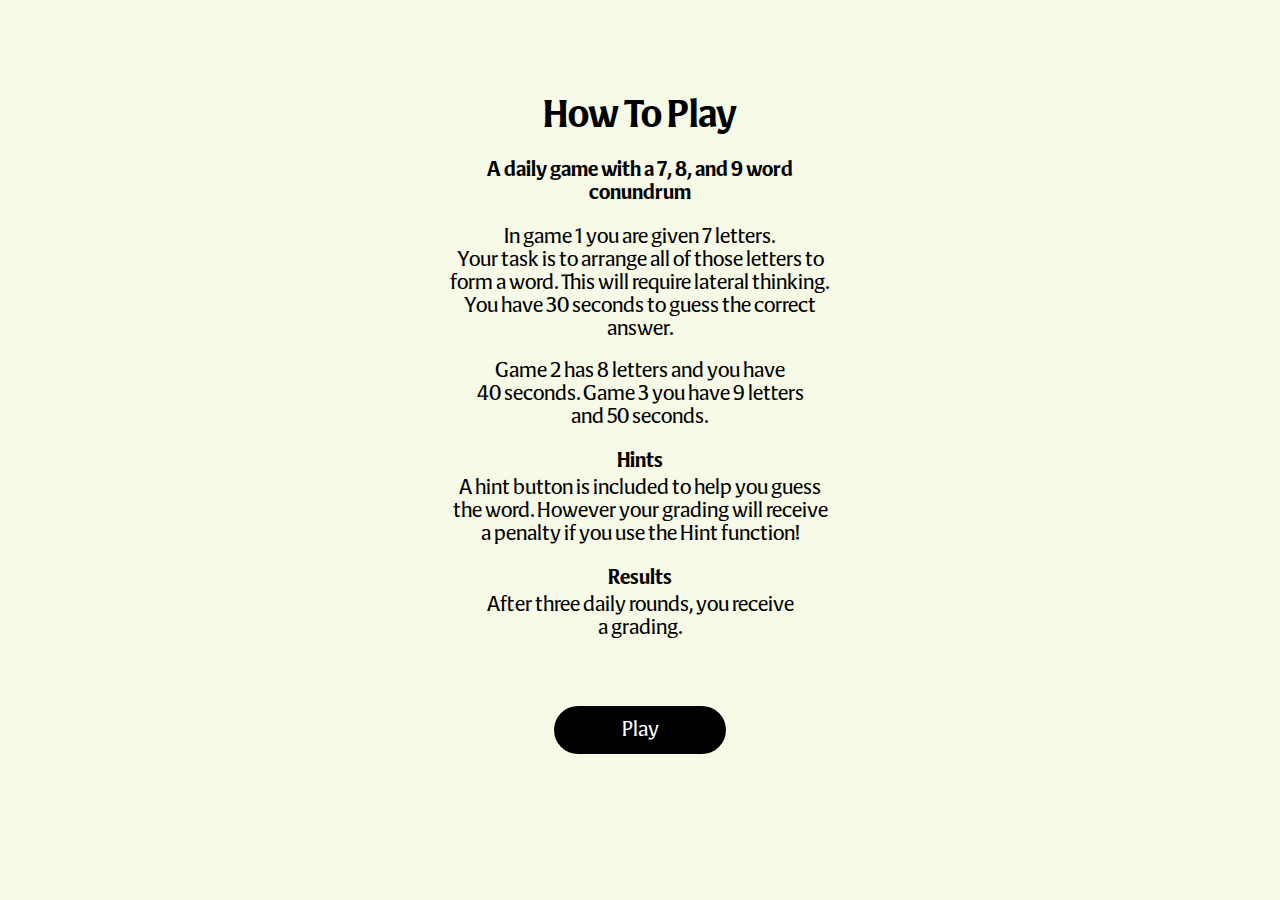
==== index.html @ 04ed911d "adjusting heade4rs" ====
<!DOCTYPE html>
<html lang="en">
<head>
    <meta charset="UTF-8">
    <meta name="viewport" content="width=device-width, initial-scale=1.0">
    <title>Document</title>
    <link rel="stylesheet" href="styles/format.css">
    <link rel="stylesheet" href="styles/style.css">
    <link rel="stylesheet" href="styles/text.css">
    <script src="scripts/game.js" defer></script>
    <script src="scripts/main.js" defer></script>
    <script src="scripts/timer.js" defer></script>
    <script src="scripts/unitTesting.js" defer></script>
</head>
<body class="off-white">
    <div id="game" class="page">
        <div>
            <div class="alert-container" data-alert-container></div>
            <div class="header">
                <div>
                    <img src="resources/Conundrum horizontal.svg" class="conundrum-horizontal-icon">
                </div>
                <div>
                    <a onclick="showPage('info')">
                        <img src="resources/info-icon.svg" class="icon">
                    </a>
                </div>
                <div>
                    <a onclick="showPage('stats')">
                        <img src="resources/stats-icon.svg" class="icon">
                    </a>
                </div>
            </div>
            <div class="underline"></div>
        </div>
        <div class="centered gap" style="--amount: 2em;">
            <canvas class="" id="circleCanvas" width="400" height="400" style="width: 6em; height: 6em;"></canvas>
            <div class="no-display" style="height: 6em;" data-answer-element>
                <div class="text-game-answer">Answer:</div>
                <div class="text-game-solution" data-answer-text>Example</div>
            </div>
        </div>
        <div class="gap centered" style="--amount: 1em">
            <div class="text-game-small centered">
                Press letters as required
            </div>
        </div>
        <div class="box gap" style="--amount: .5em" data-keyboard>
            <div class="card-button">A</div>
            <div class="card-button">A</div>
            <div class="card-button">A</div>
            <div class="card-button">A</div>
            <div class="card-button">A</div>
            <div class="card-button">A</div>
            <div class="card-button">A</div>
            <div class="card-button">A</div>
            <div class="card-button">A</div>
        </div>
        <div class="gap centered" style="--amount: 2.5em">
            <div class="text-game-heading centered">
                Your Guess
            </div>
        </div>
        <div class="box gap" style="--amount: .5em" data-guessboard>
            <div class="card-button non-interactive guess"></div>
            <div class="card-button non-interactive guess"></div>
            <div class="card-button non-interactive guess"></div>
            <div class="card-button non-interactive guess"></div>
            <div class="card-button non-interactive guess"></div>
            <div class="card-button non-interactive guess"></div>
            <div class="card-button non-interactive guess"></div>
            <div class="card-button non-interactive guess"></div>
            <div class="card-button non-interactive guess"></div>
        </div>
        <div>
            <div class="centered gap" style="--amount: .5em" >
                <button class="button hint" onclick="pressHint()" data-button-one>Hint</button>
            </div>
            <div class="centered text-game-hint gap hidden" style="--amount: .5em" data-text-one>
                None
            </div>
        </div>
        <div>
            <div class="centered gap" style="--amount: 1em">
                <button class="button play-again" data-button-two>Play Next</button>
            </div>
            <div class="centered text-game-hint gap hidden" style="--amount: .5em" data-text-two>
                None
            </div>
        </div>
        <div class="centered gap"  style="--amount: 1em">
            <div class="text-game-number" data-game-text>Game</div>
        </div>
        <div class="centered text-game-letters">
            <div data-game-letters>1 of 3</div>
        </div>
    </div>
    <div id="info" class="page active">
        <div class="text-info-title gap centered" style="--amount: 2em">
            How To Play
        </div>
        <div class="centered">
            <div class="text-box-info heading gap centered" style="--amount: 1.1em">
                A daily game with a 7, 8, and 9 word <br>conundrum
            </div>
        </div>
        <div class="centered">
            <div class="text-box-info gap centered" style="--amount: 1.1em">
                In game 1 you are given 7 letters.<br> Your task is to arrange all of those letters to <br>form a word. This will require
                lateral thinking.<br> You have 30 seconds to guess the correct <br>answer.
            </div>
        </div>
        <div class="centered">
            <div class="text-box-info gap centered" style="--amount: 1em">
                Game 2 has 8 letters and you have<br> 40 seconds. Game 3 you have 9 letters<br> and 50 seconds.
            </div>
        </div>
        <div class="centered">
            <div class="text-box-info heading gap centered" style="--amount: 1.1em">
                Hints
            </div>
        </div>
        <div class="centered">
            <div class="text-box-info gap centered" style="--amount: .2em">
                A hint button is included to help you guess<br> the word. However your grading will receive<br> a penalty if you use the
                Hint function!
            </div>
        </div>
        <div class="centered">
            <div class="text-box-info heading gap centered" style="--amount: 1.1em">
                Results
            </div>
        </div>
        <div class="centered">
            <div class="text-box-info gap centered" style="--amount: .2em">
                After three daily rounds, you receive<br> a grading.
            </div>
        </div>
        <div class="centered gap" style="--amount: 1.5em">
            <button class="button play" data-play-button>
                Play
            </button>
        </div>
    </div>
    <div id="stats" class="page">
        <div>
            <div class="alert-container" data-stats-alert-container></div>
            <div class="header">
                <div>
                    <img src="resources/Conundrum horizontal.svg" class="conundrum-horizontal-icon">
                </div>
                <div>
                    <a onclick="showPage('info')">
                        <img src="resources/info-icon.svg" class="icon">
                    </a>
                </div>
                <div>
                    <a onclick="showPage('game')">
                        <img src="resources/x-symbol.svg" class="icon">
                    </a>
                </div>
            </div>
            <div class="underline"></div>
        </div>
        <div class="text-stats-heading gap" style="--amount: 1.2em">
            Your Statistics Today
        </div>
        <div class="stats-grid" data-statistics-today>
            <div class="statistic">
                <h4 class="statistic-data">0</h4>
                <p class="statistic-label">Current Streak</p>
            </div>
            <div class="statistic">
                <h4 class="statistic-data">0</h4>
                <p class="statistic-label">Games</p>
            </div>
            <div class="statistic">
                <h4 class="statistic-data">0</h4>
                <p class="statistic-label">Wins</p>
            </div>
            <div class="statistic">
                <h4 class="statistic-data">0</h4>
                <p class="statistic-label">Hints Used</p>
            </div>
            <div class="statistic large">
                <h4 class="statistic-data">N/A</h4>
                <p class="statistic-label text-stats-grade">Todays Grade</p>
            </div>
        </div>
        <div class="text-stats-heading gap" style="--amount: 1.2em">
            Your Overall Statistics
        </div>
        <div class="stats-grid" data-statistics-overall>
            <div class="statistic">
                <h4 class="statistic-data">0</h4>
                <p class="statistic-label">Days Played</p>
            </div>
            <div class="statistic">
                <h4 class="statistic-data">0</h4>
                <p class="statistic-label">Games</p>
            </div>
            <div class="statistic">
                <h4 class="statistic-data">0</h4>
                <p class="statistic-label">Wins</p>
            </div>
            <div class="statistic">
                <h4 class="statistic-data">0</h4>
                <p class="statistic-label">Hints Used</p>
            </div>
            <div class="statistic large">
                <h4 class="statistic-data">N/A</h4>
                <p class="statistic-label text-stats-grade">Overall Grade</p>
            </div>
        </div>
        
        <div class="centered gap" style="--amount: 6em">
            <button class="button share" onclick="pressShare()" data-share-button>
                Share
            </button>
        </div>
    </div>
    <div id="welcome" class="page">
        <div class="centered gap" style="--amount: 2em">
            <img src="resources/Conundrum vertical.svg" class="welcome-header" alt="">
        </div>
        <div class="text-welcome-title gap centered" style="--amount: 3em" data-welcome-header>
            None
        </div>
        <div class="text-box-welcome long gap centered" style="--amount: 0.5em" data-welcome-message>
            None
        </div>
        <div class="centered gap" style="--amount: 14em">
            <button class="button welcome" onclick="showPage('game')" data-welcome-button>
                None
            </button>
        </div>
        <div class="text-welcome-date gap centered" style="--amount: 1.25em" data-welcome-date>
            None
        </div>
        <div class="text-welcome-puzzle centered" data-welcome-number style="visibility: hidden;">
            None
        </div>
    </div>
</body>
</html>
---- styles/format.css ----
@font-face {
    font-family: Clairseach;
    src: url(../fonts/Clairseach-Black.otf) format('opentype');
    font-weight: bolder;
}

@font-face {
    font-family: Clairseach;
    src: url(../fonts/Clairseach-Bold.otf) format('opentype');
    font-weight: bold;
}

@font-face {
    font-family: Clairseach;
    src: url(../fonts/Clairseach-Regular.otf) format('opentype');
    font-weight: normal;
}

*,
*::after,
*::before {
    box-sizing: border-box;
    font-family: Clairseach;
}

:root {
    --change-color: #009982;
    --guess-color: #ABB7B7;
    --win-color: #D2DB5C;
    --answer-color: #FF5933;
    --play-next-color: #00605C;
    --splash-screen-color: #F8FAE8;
}

body {
    background-color: white;
    margin: auto;
    padding: 0em;
    display: flex;
    flex-direction: column;
    align-items: center;

    position: relative;
    height: 100dvh;
    width: 100%;
}

html {
    font-size: clamp(0.4rem, 2.65vh, 2.5em);
}

@media screen and (max-width: 600px) {
    html {
        font-size: clamp(0.4rem, min(4.75vw, 2.65vh), 2.5em);
    }
}

.center-horizontal {
    display: flex;
    flex-direction: column;
    justify-content: center;
    align-items: center;
    text-align: center;
    min-height: 100dvh;
}

.no-display {
    display: none;
    visibility: collapse;
}

.white {
    background-color: white;
}

.off-white {
    background-color: var(--splash-screen-color);
}



.gap {
    margin-top: var(--amount);
}

.gap.under {
    margin-bottom: var(--amount);
}

.box {
    display: flex;
    justify-content: center;
    align-items: center;
    text-align: center;
    width: 19.0em;
}

.box.buttons {
    width: 17.5em;
}

.text-box-info {
    width: 22em;
    display: flex;
    justify-content: left;
    font-size: .8em;
}

.text-box-info.heading {
    width: 20em;
    font-weight: bolder;
    font-size: 0.8em;
}

.text-box-welcome {
    width: 18em;
    display: flex;
    justify-content: center;
    font-size: 1em;
    margin-bottom: -2.35em;
}

.text-box-welcome.long {
    margin-bottom: 0em;
    width: 18em;
}

.box.left {
    justify-content: left;
}

.box.right {
    justify-content: right;
}

.shake {
    animation: shake 250ms ease-in-out;
}

.tile.dance {
    animation: dance 500ms ease-in-out;
}

.tile.flip {
    transform: rotateX(90deg);
}

@keyframes shake {
    10% {
        transform: translateX(-5%);
    }

    30% {
        transform: translateX(5%);
    }

    50% {
        transform: translateX(-7.5%);
    }

    70% {
        transform: translateX(7.5%);
    }

    90% {
        transform: translateX(-5%);
    }

    100% {
        transform: translateX(0);
    }
}

@keyframes dance {
    20% {
        transform: translateY(-50%);
    }

    40% {
        transform: translateY(5%);
    }

    60% {
        transform: translateY(-25%);
    }

    80% {
        transform: translateY(2.5%);
    }

    90% {
        transform: translateY(-5%);
    }

    100% {
        transform: translateY(0%);
    }
}

.alert-container {
    position: fixed;
    top: 9vh;
    left: 50vw;
    transform: translateX(-50%);
    z-index: 1;
    display: flex;
    flex-direction: column;
    align-items: center;
}

.alert-container.stats {
    top: clamp(1em, 60vh, 30em);
}

.alert {
    border: none;
    pointer-events: none;
    background-color: var(--win-color);
    padding: 1em;
    padding-top: .5em;
    padding-bottom: .5em;
    border-radius: .25em;
    opacity: 1;
    transition: opacity 500ms ease-in-out;
    margin-bottom: .55em;
}

.alert.win {
    background-color: var(--win-color);
}

.alert.loss {
    background-color: var(--answer-color);
}

.alert:last-child {
    margin-bottom: 0;
}

.alert.hide {
    opacity: 0;
}

.welcome-header {
    width: 10em;
}

.centered {
    display: flex;
    justify-content: center;
    align-items: center;
    text-align: center;
}
---- styles/style.css ----
.page {
    visibility: hidden;
    position: absolute;
    margin-top: .5em;
    padding-top: .5em;

    max-width: 100%;
    max-height: 100%;
    overflow: hidden;
}

.page.active {
    visibility: visible;
    position: relative;
}

.header {
    display: inline-flex;
    gap: 1em;
    height: 1.5em;
    justify-content: center;
    align-items: center;
    font-weight: bold;
}

.underline {
    width: 19em;
    margin: 0;
    height: 2px;
    background: hsl(209, 7%, 78%);
}

.underline.game {
    margin-left: 2em;
    width: 15em;
    background: skyblue;
}

.conundrum-horizontal-icon {
    height: 1.25em;
    padding-left: 1em;
}

.icon {
    height: 1.25em;
    user-select: none;
    cursor: pointer;
}

.icon.hidden {
    visibility: hidden;
    user-select: none;
}

.button {
    height: 2.5em;
    background: black;
    border: none;
    border-radius: 2em;
    font-size: 0.8em;
    justify-content: center;
    color: white;
    cursor: pointer;
}

.button.play {
    width: 9em;
    margin-top: 1.60em;
}

.button.welcome {
    width: 9em;
}

.button.share {
    width: 9em;
}

.button.share.inactive {
    background-color: grey;
}

.button.clear {
    width: 6em;
    color: black;
    background: white;
    border: solid black .1em;
}

.button.hint {
    width: 6em;
    color: black;
    background: white;
    border: solid black .1em;
}

button.hint.changed {
    background-color: black;
    color: white;
    cursor: none;
    pointer-events: none;
}

.button.play-again {
    width: 9em;
}

.button.play-again.hidden {
    visibility: hidden;
    pointer-events: none;
}

.timer {
    margin-top: 1em;
    display: flex;
    align-items: center;
    font-weight: bold;
    border-radius: .25em;
    border: solid black;
    width: 5em;
    padding: 0.2em;
}

.card {
    border: .1em solid black;
    border-radius: .2em;
    padding: .4em;
    margin: .2em;
    width: 2em;
    height: 2em;
}

.card-button {
    color: black;
    background: white;
    border: .1em solid black;
    border-radius: .1em;
    margin: .05em;
    width: 1.8em;
    aspect-ratio: 1 / 1;
    font-weight: bold;
    font-size: 1em;
    cursor: pointer;
    display: flex;
    justify-content: center;
    align-items: center;
    text-align: center;
}

.card-button.hidden {
    cursor: none;
    pointer-events: none;
    display: none;
}

.card-button.non-interactive {
    cursor: none;
    pointer-events: none;
}

.guess {
    border: .1em solid var(--guess-color);
    background: var(--guess-color);
}

.changed {
    border: none;
    background-color: var(--change-color);
}

.statistic {
    display: inline;
    border-color: black;
    width: auto;
    height: auto;
    grid-column: span 1;
    justify-content: center;
    align-items: center;
    text-align: center;
}

.statistic.large {
    grid-column: span 4;
}

.statistic-data {
    font-size: 1.25em;
    margin-bottom: -.5em;
}

.statistic-label {
    font-size: .65em;
}

.stats-grid {
    display: grid;
    justify-content: center;
    align-content: center;
    grid-template-columns: repeat(4, 4em);
    grid-template-rows: repeat(2, 4.25em);
    gap: .5em;
    margin-bottom: 1em;
    margin-top: -.5em;
}
---- styles/text.css ----
.text-game-timer {
    padding-left: 0.6em;
}

.text-game-heading {
    font-size: 1.2em;
    font-weight: bold;
}

.text-game-small {
    font-size: 1.2em;
}

.text-game-hint {
    font-style:  italic;
}

.text-game-hint.hidden {
    visibility: hidden;
}

.text-game {
    font-weight: bold;
}

.text-game-number {
    font-size: 1em;
    font-weight: bold;
}

.text-game-letters {
    font-size: .8em;
}

.text-game-answer {
    font-size: .8em;
}

.text-game-solution {
    font-size: 1.2em;
    font-weight: bold;
    color: var(--answer-color);
}

.text-info-title {
    font-weight: bold;
    font-size: 1.5em;
}

.text-info-heading {
    font-weight: bold;
    font-size: 1.2em;
}

.text-stats-heading {
    font-weight: bold;
    font-size: 1em;
}

.text-stats-grade {
    font-weight: bold;
}

.text-welcome-title {
    font-weight: bolder;
    font-size: 1.2em;
}

.text-welcome-subtitle {
    font-size: 0.8em;
    font-weight: bold;
}

.text-welcome-date {
    font-weight: bold;
    font-size: 0.8em;
}

.text-welcome-puzzle {
    font-size: 0.8em;
}
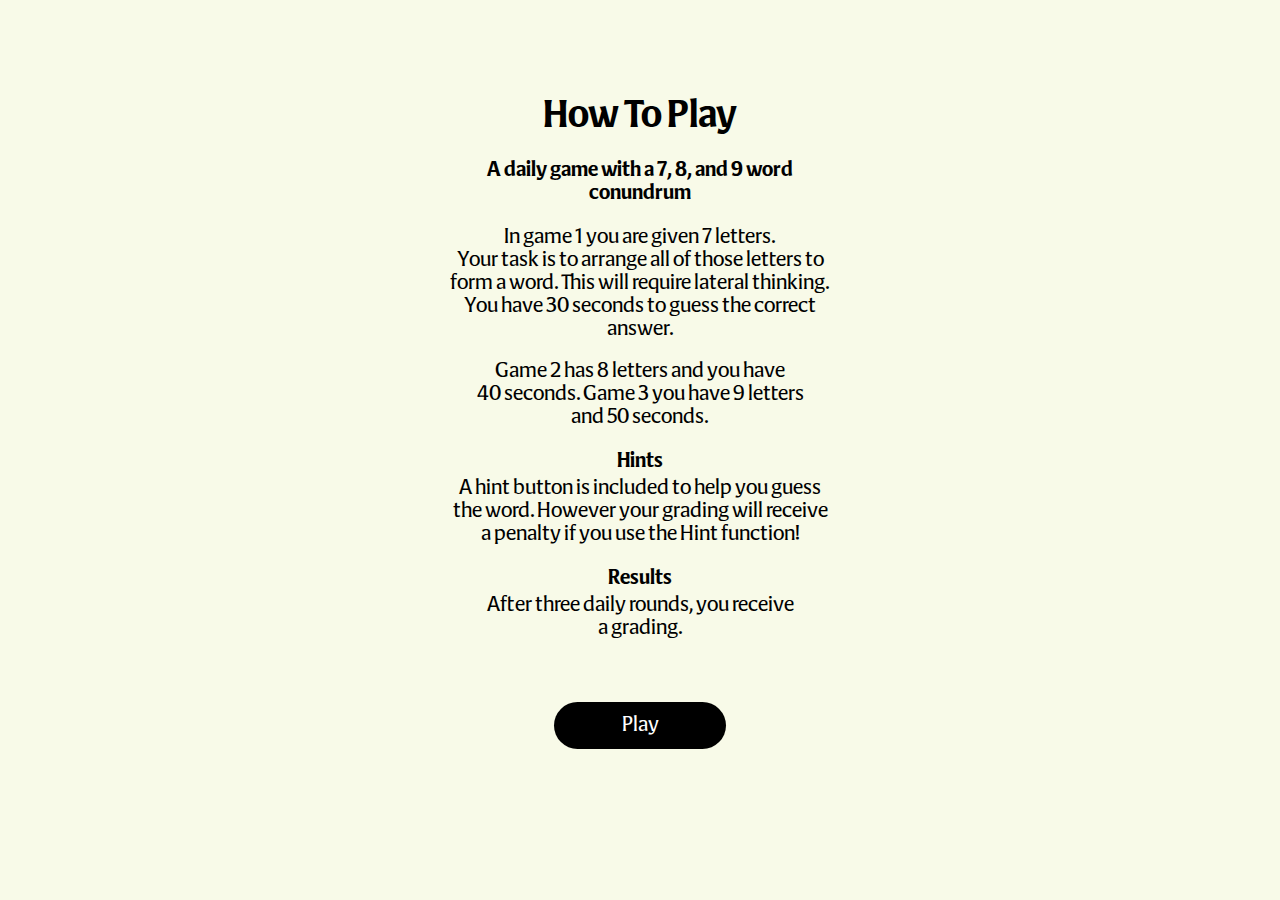
==== commit 9d4e5527: "adjusting margins for mobile" ====
--- a/index.html
+++ b/index.html
@@ -136,7 +136,7 @@
                 After three daily rounds, you receive<br> a grading.
             </div>
         </div>
-        <div class="centered gap" style="--amount: 1.5em">
+        <div class="centered gap" style="--amount: 1.3em">
             <button class="button play" data-play-button>
                 Play
             </button>
@@ -229,7 +229,7 @@
         <div class="text-box-welcome long gap centered" style="--amount: 0.5em" data-welcome-message>
             None
         </div>
-        <div class="centered gap" style="--amount: 14em">
+        <div class="centered gap" style="--amount: 12em">
             <button class="button welcome" onclick="showPage('game')" data-welcome-button>
                 None
             </button>
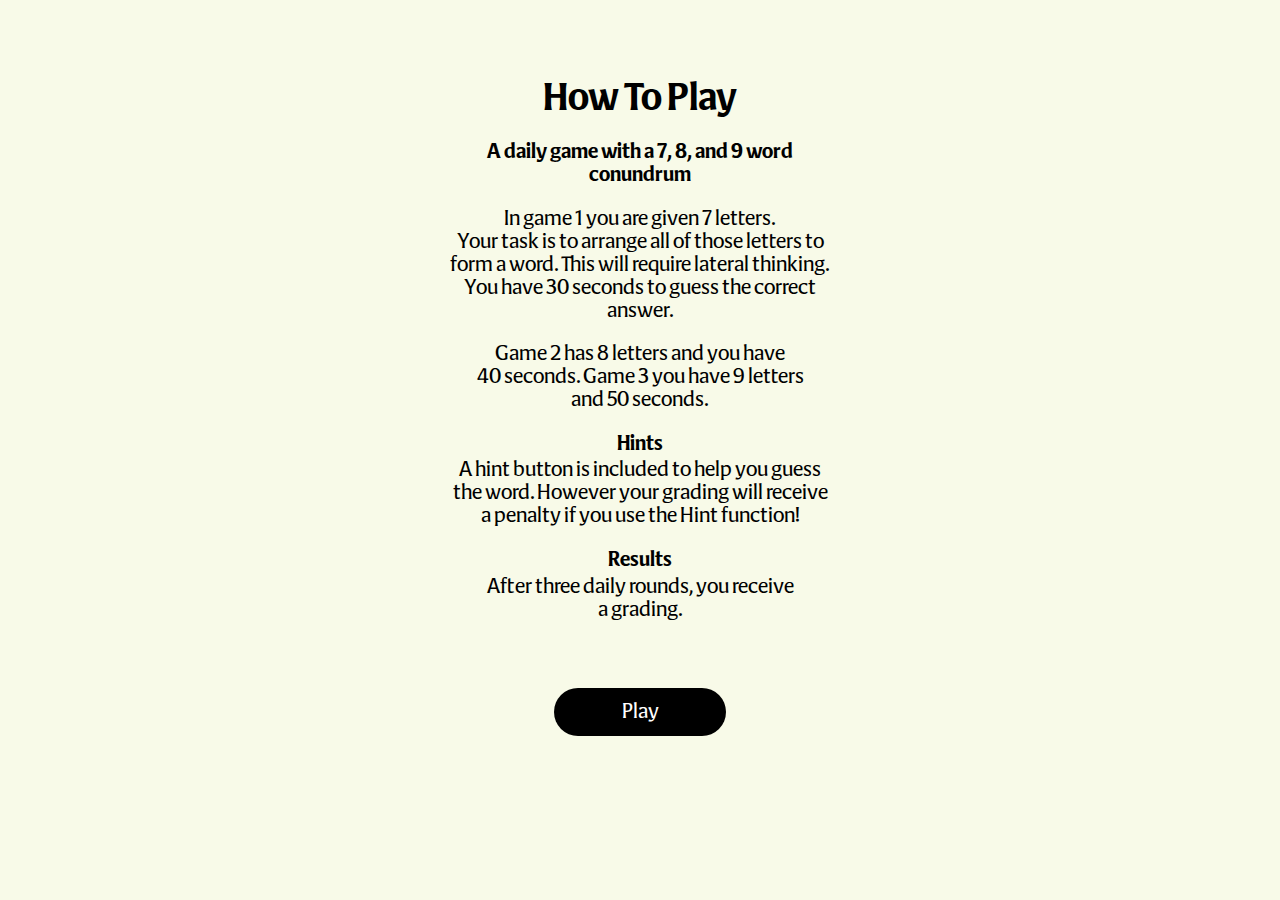
==== commit a9cd0000: "another pass at margins for mobile" ====
--- a/index.html
+++ b/index.html
@@ -96,7 +96,7 @@
         </div>
     </div>
     <div id="info" class="page active">
-        <div class="text-info-title gap centered" style="--amount: 2em">
+        <div class="text-info-title gap centered" style="--amount: 1.5em">
             How To Play
         </div>
         <div class="centered">
@@ -136,7 +136,7 @@
                 After three daily rounds, you receive<br> a grading.
             </div>
         </div>
-        <div class="centered gap" style="--amount: 1.3em">
+        <div class="centered gap" style="--amount: 1.5em">
             <button class="button play" data-play-button>
                 Play
             </button>
@@ -229,7 +229,7 @@
         <div class="text-box-welcome long gap centered" style="--amount: 0.5em" data-welcome-message>
             None
         </div>
-        <div class="centered gap" style="--amount: 12em">
+        <div class="centered gap" style="--amount: 14em">
             <button class="button welcome" onclick="showPage('game')" data-welcome-button>
                 None
             </button>
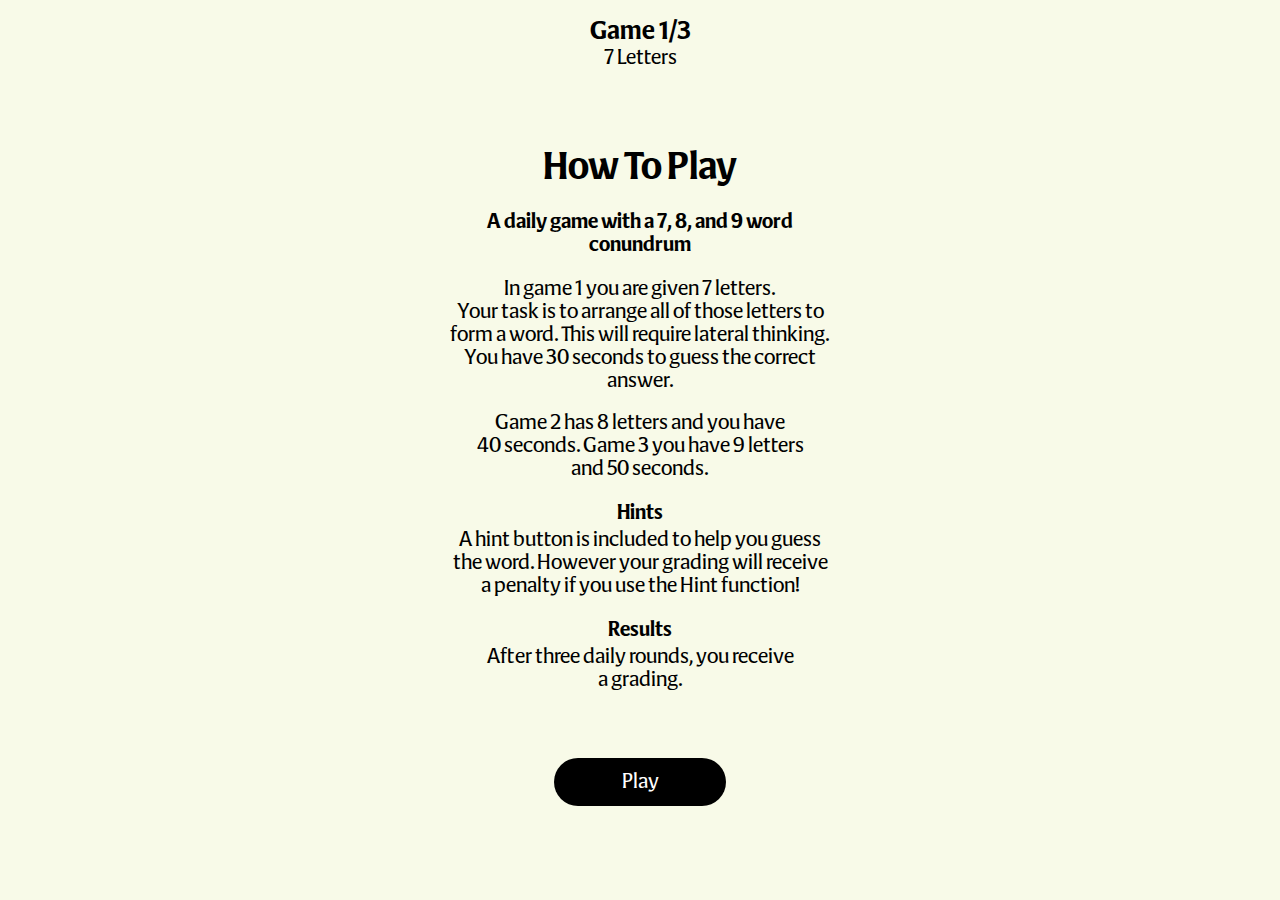
==== commit 9427766d: "testing text on mobile" ====
--- a/index.html
+++ b/index.html
@@ -41,22 +41,6 @@
             </div>
         </div>
         <div class="gap centered" style="--amount: 1em">
-            <div class="text-game-small centered">
-                Press letters as required
-            </div>
-        </div>
-        <div class="box gap" style="--amount: .5em" data-keyboard>
-            <div class="card-button">A</div>
-            <div class="card-button">A</div>
-            <div class="card-button">A</div>
-            <div class="card-button">A</div>
-            <div class="card-button">A</div>
-            <div class="card-button">A</div>
-            <div class="card-button">A</div>
-            <div class="card-button">A</div>
-            <div class="card-button">A</div>
-        </div>
-        <div class="gap centered" style="--amount: 2.5em">
             <div class="text-game-heading centered">
                 Your Guess
             </div>
@@ -72,23 +56,43 @@
             <div class="card-button non-interactive guess"></div>
             <div class="card-button non-interactive guess"></div>
         </div>
-        <div>
-            <div class="centered gap" style="--amount: .5em" >
+        <div class="gap centered" style="--amount: 2em">
+            <div class="text-game-heading centered">
+                Press letters as required
+            </div>
+        </div>
+        <div class="box gap" style="--amount: .5em" data-keyboard>
+            <div class="card-button">A</div>
+            <div class="card-button">A</div>
+            <div class="card-button">A</div>
+            <div class="card-button">A</div>
+            <div class="card-button">A</div>
+            <div class="card-button">A</div>
+            <div class="card-button">A</div>
+            <div class="card-button">A</div>
+            <div class="card-button">A</div>
+        </div>
+        <div>
+            <div class="centered gap" style="--amount: 1em" >
                 <button class="button hint" onclick="pressHint()" data-button-one>Hint</button>
             </div>
-            <div class="centered text-game-hint gap hidden" style="--amount: .5em" data-text-one>
-                None
+            <div class="centered gap" style="--amount: 1em">
+                <div class="text-game-hint hidden" data-text-one>
+                    None
+                </div>
             </div>
         </div>
         <div>
             <div class="centered gap" style="--amount: 1em">
                 <button class="button play-again" data-button-two>Play Next</button>
             </div>
-            <div class="centered text-game-hint gap hidden" style="--amount: .5em" data-text-two>
-                None
-            </div>
-        </div>
-        <div class="centered gap"  style="--amount: 1em">
+            <div class="centered gap" style="--amount: 1em"></div>
+                <div class="text-game-hint hidden" data-text-two>
+                    None
+                </div>
+            </div>
+        </div>
+        <div class="centered gap"  style="--amount: 0.75em">
             <div class="text-game-number" data-game-text>Game</div>
         </div>
         <div class="centered text-game-letters">
--- a/styles/style.css
+++ b/styles/style.css
@@ -135,9 +135,10 @@
     background: white;
     border: .1em solid black;
     border-radius: .1em;
+    padding-top: .2em;
     margin: .05em;
     width: 1.8em;
-    aspect-ratio: 1 / 1;
+    aspect-ratio: 1 / 1.25;
     font-weight: bold;
     font-size: 1em;
     cursor: pointer;
--- a/styles/text.css
+++ b/styles/text.css
@@ -12,7 +12,10 @@
 }
 
 .text-game-hint {
+    width: 16em;
+    height: 1.6;
     font-style:  italic;
+    font-size: .8em;
 }
 
 .text-game-hint.hidden {
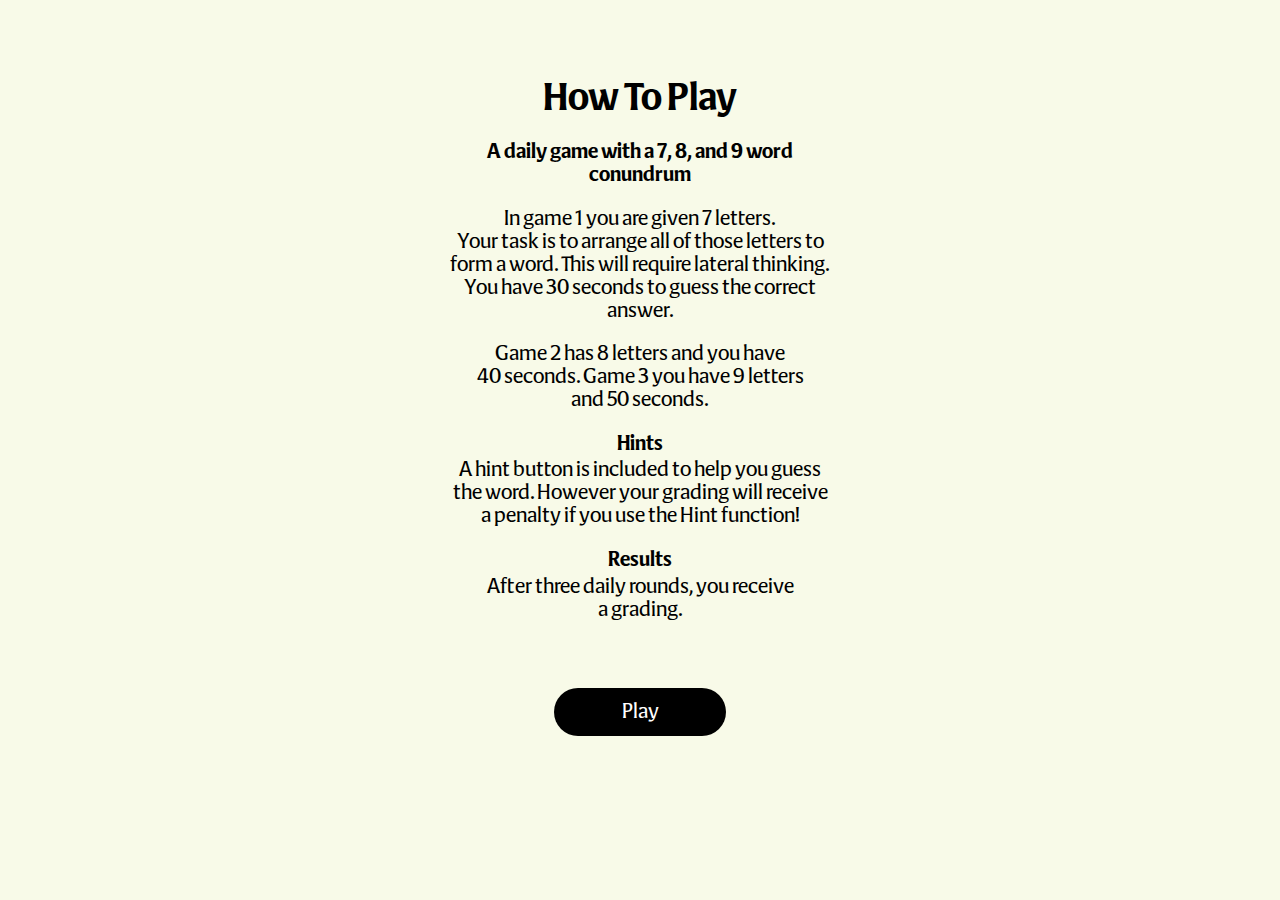
==== commit 6ec8ad30: "fixing div overflow" ====
--- a/index.html
+++ b/index.html
@@ -86,7 +86,7 @@
             <div class="centered gap" style="--amount: 1em">
                 <button class="button play-again" data-button-two>Play Next</button>
             </div>
-            <div class="centered gap" style="--amount: 1em"></div>
+            <div class="centered gap" style="--amount: 1em">
                 <div class="text-game-hint hidden" data-text-two>
                     None
                 </div>
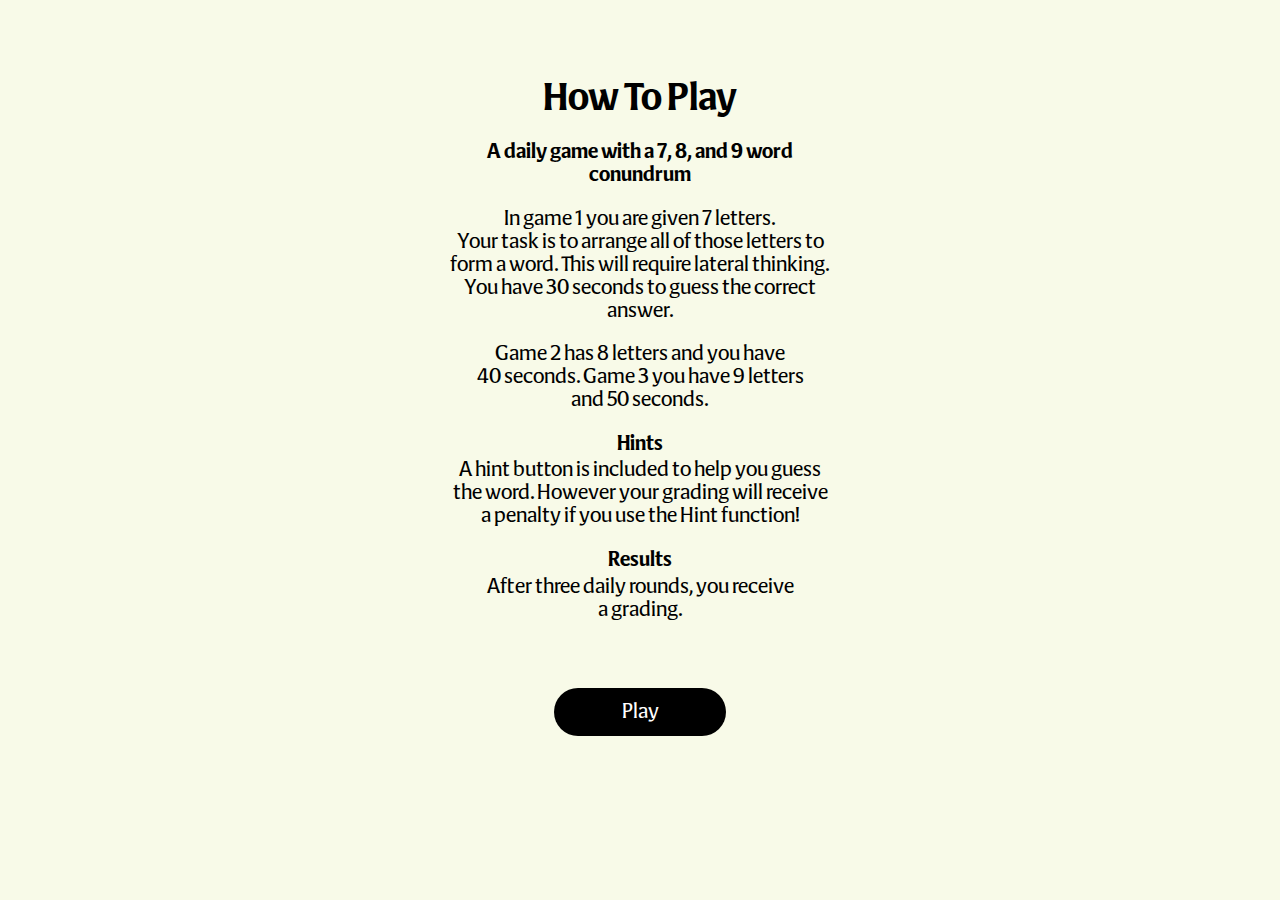
==== commit 0314e3ad: "updating gap" ====
--- a/index.html
+++ b/index.html
@@ -76,7 +76,7 @@
             <div class="centered gap" style="--amount: 1em" >
                 <button class="button hint" onclick="pressHint()" data-button-one>Hint</button>
             </div>
-            <div class="centered gap" style="--amount: 1em">
+            <div class="centered gap" style="--amount: 0.5em">
                 <div class="text-game-hint hidden" data-text-one>
                     None
                 </div>
@@ -86,7 +86,7 @@
             <div class="centered gap" style="--amount: 1em">
                 <button class="button play-again" data-button-two>Play Next</button>
             </div>
-            <div class="centered gap" style="--amount: 1em">
+            <div class="centered gap" style="--amount: 0.5em">
                 <div class="text-game-hint hidden" data-text-two>
                     None
                 </div>
--- a/styles/text.css
+++ b/styles/text.css
@@ -12,10 +12,12 @@
 }
 
 .text-game-hint {
-    width: 16em;
-    height: 1.6;
     font-style:  italic;
-    font-size: .8em;
+    font-size: 0.8em;
+}
+
+.text-game-hint.smaller {
+    
 }
 
 .text-game-hint.hidden {
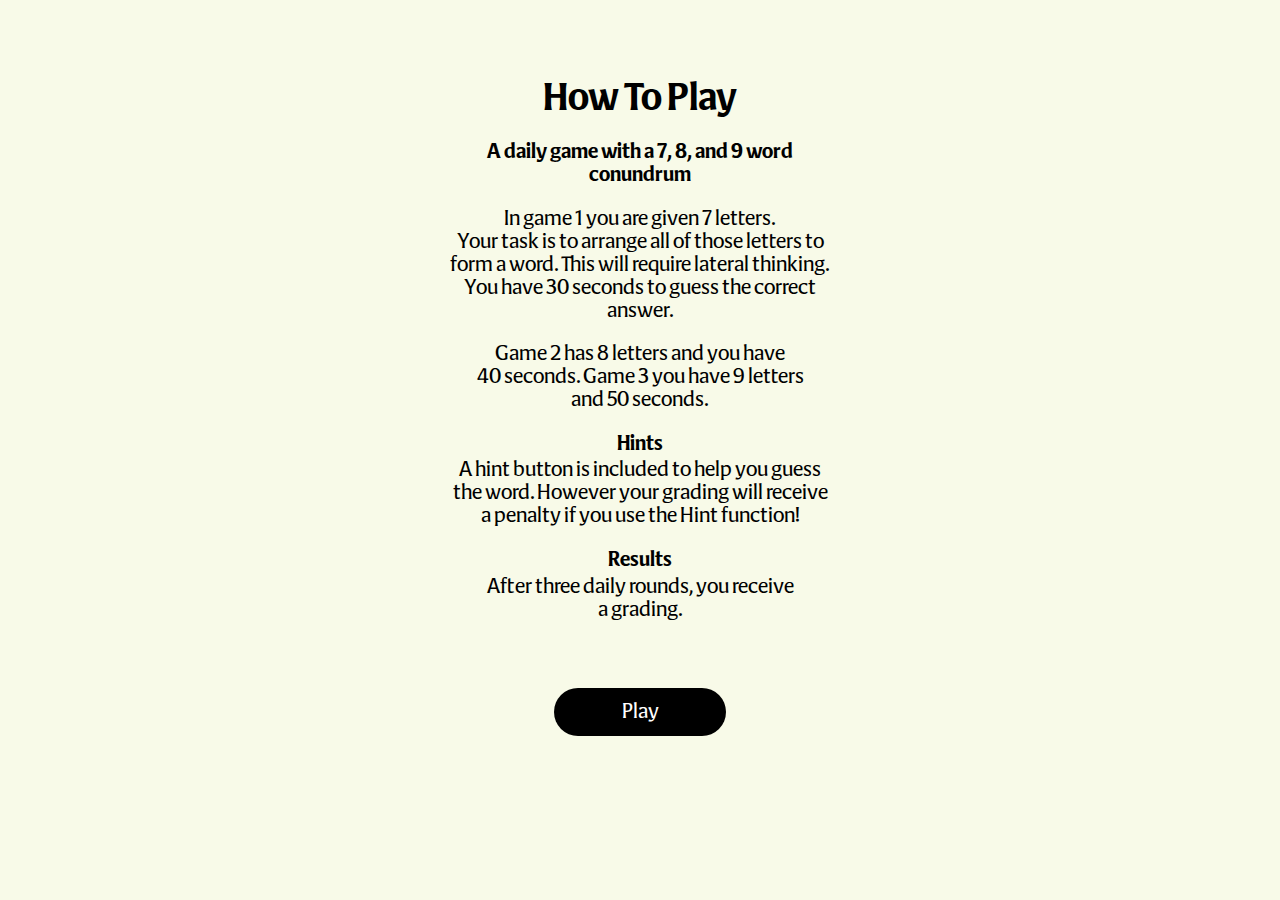
==== commit fa65f30c: "bumped up hint text size" ====
--- a/index.html
+++ b/index.html
@@ -188,7 +188,7 @@
             </div>
             <div class="statistic large">
                 <h4 class="statistic-data">N/A</h4>
-                <p class="statistic-label text-stats-grade">Todays Grade</p>
+                <p class="statistic-label text-stats-grade">Today's Grade</p>
             </div>
         </div>
         <div class="text-stats-heading gap" style="--amount: 1.2em">
--- a/styles/style.css
+++ b/styles/style.css
@@ -135,16 +135,16 @@
     background: white;
     border: .1em solid black;
     border-radius: .1em;
-    padding-top: .2em;
+    padding-bottom: .35em;
     margin: .05em;
     width: 1.8em;
-    aspect-ratio: 1 / 1.25;
+    height: 2.25em;
     font-weight: bold;
     font-size: 1em;
     cursor: pointer;
     display: flex;
     justify-content: center;
-    align-items: center;
+    align-items: end;
     text-align: center;
 }
 
--- a/styles/text.css
+++ b/styles/text.css
@@ -14,10 +14,6 @@
 .text-game-hint {
     font-style:  italic;
     font-size: 0.8em;
-}
-
-.text-game-hint.smaller {
-    
 }
 
 .text-game-hint.hidden {
